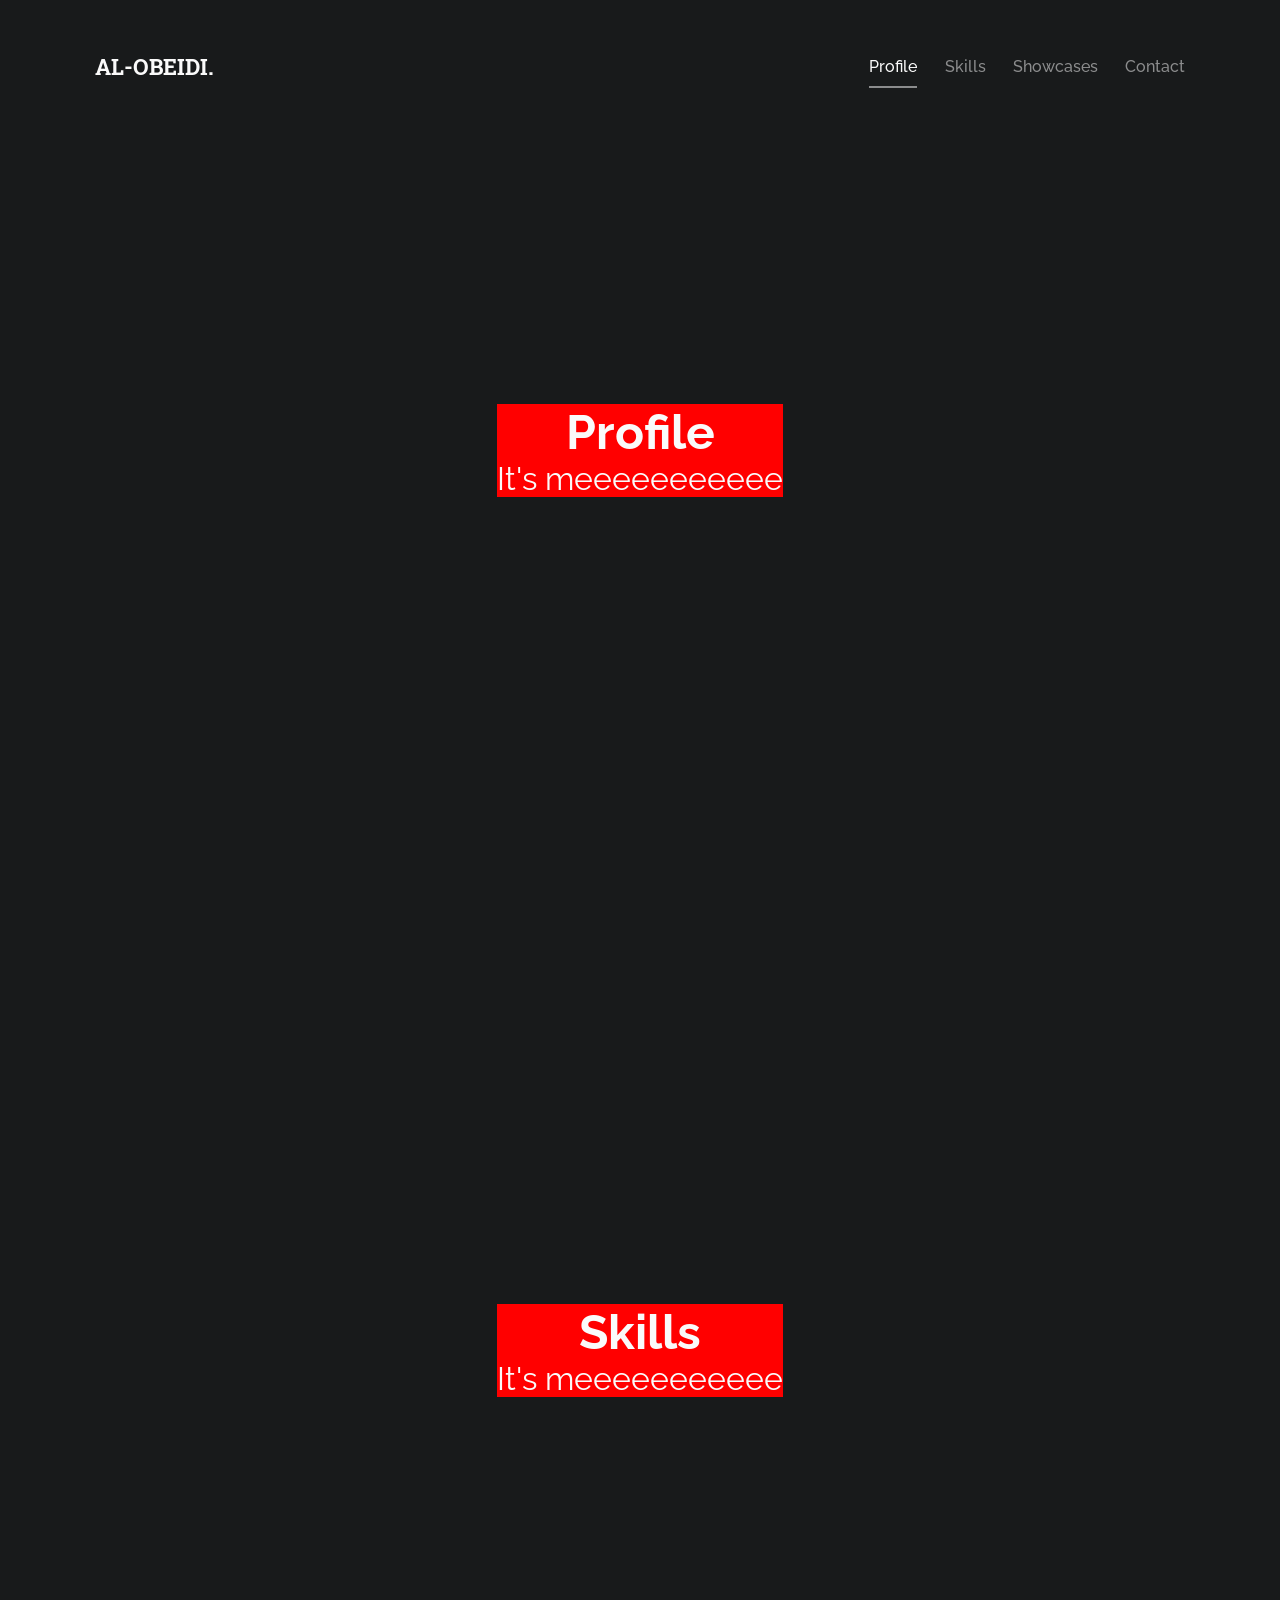
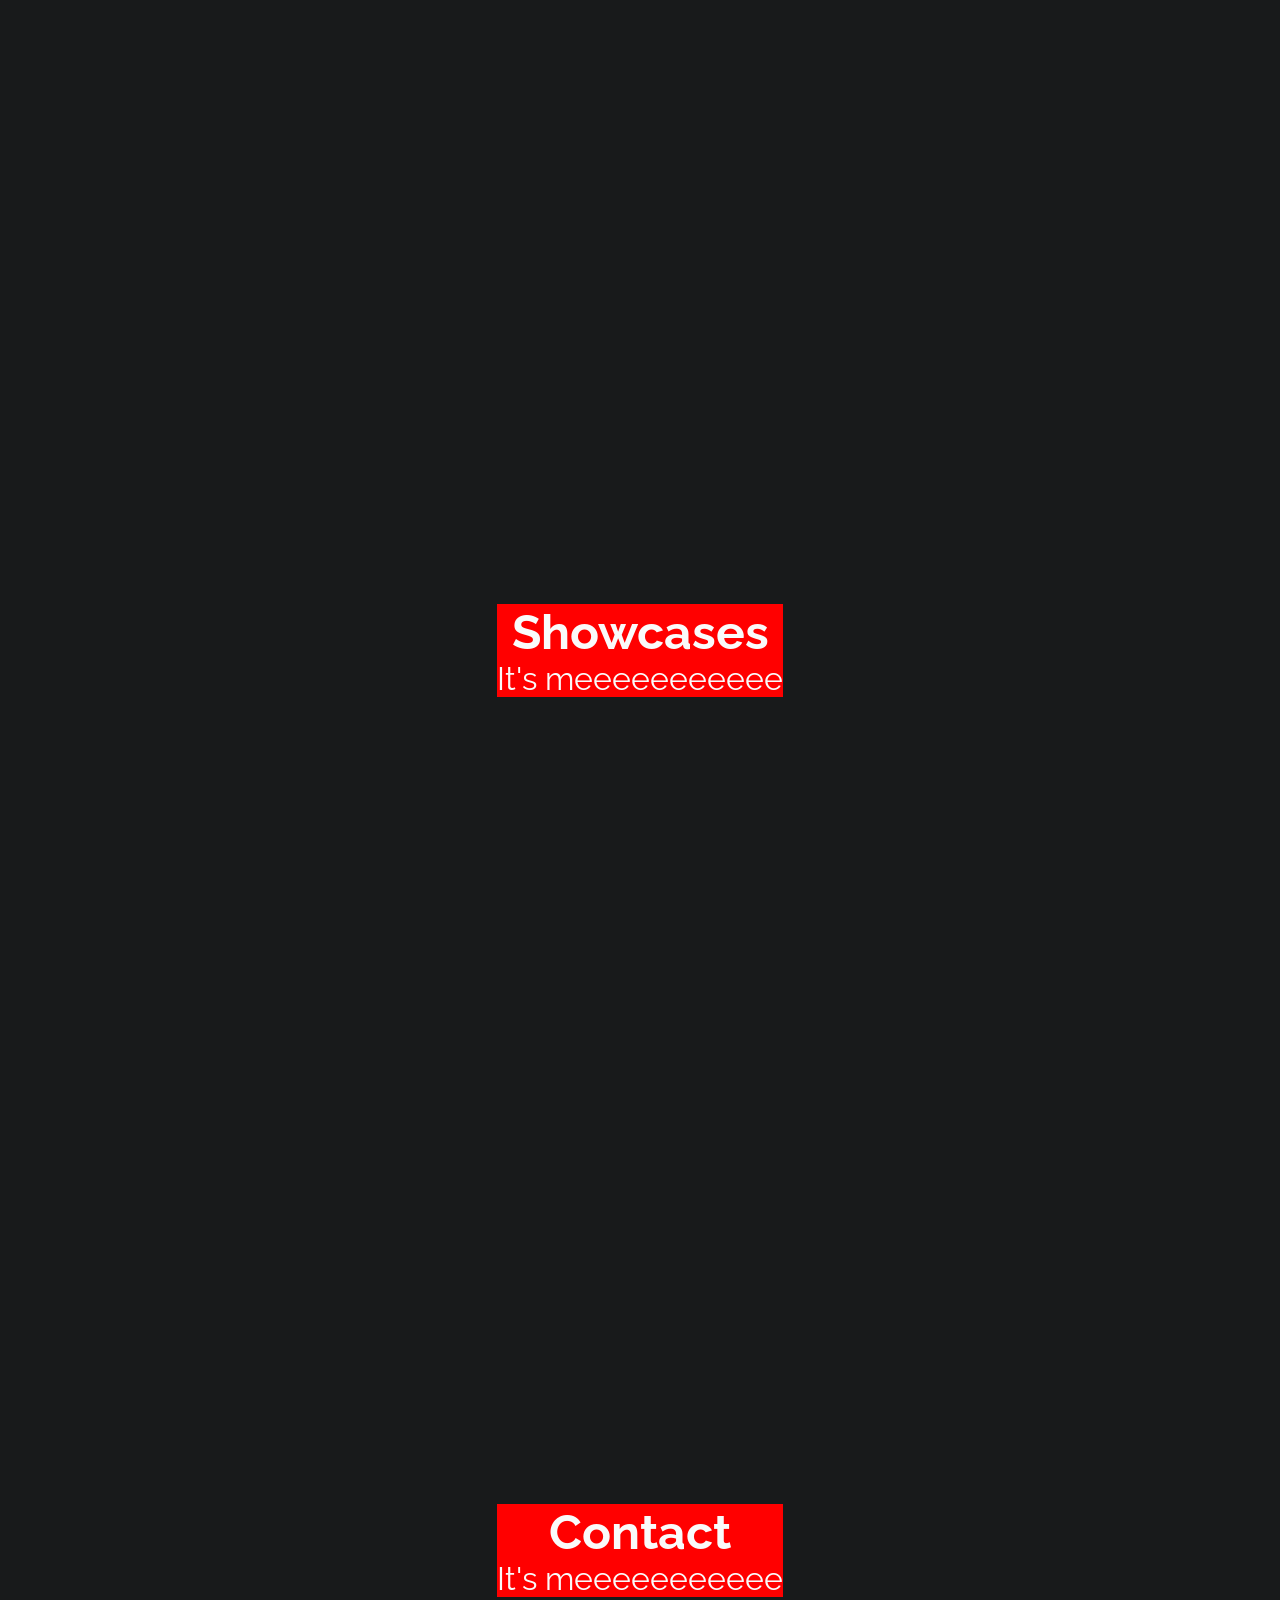
==== index.html @ 9bb40796 "MODIFY: ALL" ====
<!DOCTYPE html>
<html lang="en">
<head>
    <meta charset="UTF-8">
    <meta name="viewport" content="width=device-width, initial-scale=1.0">
    <title>Scroll Navigation</title>
    <link rel="stylesheet" href="./css/style.css" />
    <script defer src="./js/script.js"></script>
</head>
<body>

    <!-- Fixed Header -->
    <header>
        <a href="" id="logo">AL-OBEIDI.</a>
        <nav class="sm-hidden">
            <ul>
                <li><a href="#profile" class="active">Profile</a></li>
                <li><a href="#skills">Skills</a></li>
                <li><a href="#showcases">Showcases</a></li>
                <li><a href="#contact">Contact</a></li>
            </ul>
        </nav>
        <img src="./assets/menu-burger.png" alt="menu-burger" class="md-hidden" id="menuBurger" />
    </header>

    <!-- Main Sections Container -->
    <main>
        <section id="profile">
            <div>
                <h2>Profile</h2>
                <p>It's meeeeeeeeeee</p>
            </div>
        </section>
        <section id="skills">
            <div>
                <h2>Skills</h2>
                <p>It's meeeeeeeeeee</p>
            </div>
        </section>
        <section id="showcases">
            <div>
                <h2>Showcases</h2>
                <p>It's meeeeeeeeeee</p>
            </div>
        </section>
        <section id="contact">
            <div>
                <h2>Contact</h2>
                <p>It's meeeeeeeeeee</p>
            </div>
        </section>
    </main>

</body>
</html>
---- css/style.css ----
@import url('https://fonts.googleapis.com/css2?family=Arvo:wght@400;700&family=Montserrat:ital,wght@0,100..900;1,100..900&family=Parkinsans:wght@300..800&family=Raleway:ital,wght@0,100..900;1,100..900&family=Roboto+Slab:wght@100..900&family=Roboto:wght@300;400;700&display=swap');

:root {
    --black: #181A1B;
    --white: #fafafa;
    --gray: #8B8C8D;
    --dark-gray: #4f5a5d;
    --off-black: #262a2b;
}

* {
    margin: 0;
    padding: 0;
    box-sizing: border-box;
    scrollbar-width: none;
}

body {
    background-color: var(--black);
    font-family: 'Raleway', sans-serif;
}

header {
    display: flex;
    flex-direction: row;
    justify-content: space-between;
    align-items: center;
    padding: 25px;
    position: fixed;
    top: 30px;
    right: 70px;
    left: 70px;
}

#logo {
    font-family: "Roboto slab", serif;
    text-decoration: none;
    width: 121px;
    height: 22px;
    font-weight: 700;
    font-size: 22.4px;
    line-height: 23.74px;
    color: var(--white);
}

header nav ul {
    display: flex;
    gap: 1.7rem;
}

header nav ul li {
    list-style: none;
}

header nav ul li a {
    text-decoration: none;
    color: var(--gray);
    font-size: 16px;
    font-weight: 500;
    transition: all 0.3 ease;
}

header nav ul li a:hover {
    color: var(--white);
}

.active {
    padding-bottom: 10px;
    color: var(--white);
    border-bottom: 2px solid var(--gray);
}

.md-hidden {
    display: none;
}

section {
    height: 100vh;
    display: flex;
    flex-direction: row;
    justify-content: center;
    align-items: center;
    font-size: 2rem;
    color: var(--white);
    gap: 18px;
}

section div {
    display: flex;
    flex-direction: column;
    justify-content: center;
    align-items: center;
    background-color: red;
}



/* Media queries  */

@media only screen and (min-width: 600px) {
    
}

@media only screen and (min-width: 768px) {
    
    
}

@media only screen and (min-width: 992px) {

    
}



































/* header {
    padding: 40px;
    display: flex;
    flex-direction: row;
    align-items: center;
    position: fixed;
    top: 0;
    right: 0;
    left: 0;
}

#headerContainer {
    width: 100%;
    display: flex;
    flex-direction: row;
    justify-content: space-between;
    align-items: center;
}
       
        
#logo {
    font-family: "Roboto slab", serif;
    width: 121px;
    height: 22px;
    font-weight: 700;
    font-size: 22.4px;
    line-height: 23.74px;
    color: var(--white);
}

header #headerContainer img {
    width: 30px;
    height: 11px;
}


.none {
    display: none;
}


main {
    color: var(--white);
    font-family: 'Raleway', sans-serif;
    width: 100%;
} */


   
/* 
    #mainContainer {
        width: 100%;
        font-family: 'Raleway', sans-serif;

        h2 {
            font-weight: bold;
            text-rendering: optimizeLegibility;
            font-size: 24.25px;
            line-height: 1.1;
            margin-bottom: 26.6px;
        }

        p {
            margin-bottom: 8px;
            font-family: "Montserrat", sans-serif; 
            font-weight: 600;
            font-size: 16px;
            line-height: 30px;
            color: var(--gray);
        }

        img {
            display: block;
            width: 100%;
            margin-top: 35px;
        }

        #hello {
            padding: 150px 0;
    
            a {
                display: block;
                margin-top: 15px;
                margin-bottom: 60px;
                font-size: 16px;
                font-weight: 600;
                text-decoration: underline;
                color:var(--white)
            }
        }

        #techno {
            padding: 150px 0;
            display: flex;
            flex-direction: row;
            flex-wrap: wrap;
            justify-content: center;
            gap: 10px;
    
            div {
                font-size: 60px;
                color: var(--white);
            }
        
        }

        #skills {
            padding: 150px 0;
            font-family: 'Raleway', sans-serif;
            display: flex;
            flex-direction: column;
            flex-wrap: wrap;

            .logos {
                font-size: 60px;
            }
        }

        #showcase {
            padding: 150px 0;
            font-family: 'Raleway', sans-serif;
    
            h2 {
                margin-bottom: 14.4px;
            }
    
            #slider {
                margin: 30px 0;
                width: 100%;
    
                .image {
                    background-image: url("../assets/showcase1.png");
                    width: 100%;
                    height: 233px;
                    background-repeat: no-repeat;
                    background-position: center;
                    background-size: cover;
                    border-radius: 5px;
                    display: flex;
                    flex-direction: row;
                    justify-content: space-between;
                    align-items: center;
    
                    .move {
                        padding-left: 2px;
                        img {
                            background-color:var(--black);
                            width: 65%;
                            padding: 3px;
                            border-radius: 5px;
                        }
                    }
                }
    
                .details {
                    margin-top: 20px;
                    #projectName {
                        font-family: 'Raleway', sans-serif;
                        color: var(--white);
                        font-weight: bold;
                        text-rendering: optimizeLegibility;
                        font-size: 24.25px;
                        line-height: 1.1;
                    }
                    #projectDetail {
                         margin-top: 20px;
                    }
                }
            }
    
            ul {
                margin-top: 30px;
                display: flex; 
                flex-direction: row; 
                justify-content: center; 
                align-items: center;
                gap: 20px;
                width: 100%;
    
                li {
                    display: flex; 
                    justify-content: center; 
                    align-items: center; 
                    width: 11px; 
                    height: 11px; 
                    background-color: var(--off-black); 
                    border-radius: 50%;
                }
    
                .active {
                    background-color: var(--off-gray);
                }
            }
            
        }

        #contact {
            padding: 150px 0;
            display: flex;
            flex-direction: row;
            flex-wrap: wrap;
            justify-content: center;
            gap: 10px;

            div {
                font-size: 60px;
                color: var(--white);
            }
        }
    } */


/* 
header {
        display: flex;
        flex-direction: row;
        justify-content: space-between;
        align-items: center;
        padding: 25px;
        position: fixed;
        top: 30px;
        right: 70px;
        left: 70px;
    }

    #logo {
        font-family: "Roboto slab", serif;
        text-decoration: none;
        width: 121px;
        height: 22px;
        font-weight: 700;
        font-size: 22.4px;
        line-height: 23.74px;
        color: var(--white);
    }

    header nav ul {
        display: flex;
        gap: 1.7rem;
    }

    header nav ul li {
        list-style: none;
    }

    header nav ul li a {
        text-decoration: none;
        color: var(--gray);
        font-size: 16px;
        font-weight: 500;
        transition: all 0.3 ease;
    }

    header nav ul li a:hover {
        color: var(--white);
    }

    .active {
        padding-bottom: 10px;
        color: var(--white);
        border-bottom: 2px solid var(--gray);
    }

    .md-hidden {
        display: none;
    }
    
    section {
        display: flex;
        flex-direction: row;
        justify-content: center;
        align-items: center;
        color: var(--white);
        height: 100vh;
        gap: 1.7rem;
    }

    section div {
        display: flex;
        flex-direction: column;
        justify-content: center;
        align-items: center;
        background-color: red;
    }

*/

















/* Start 600px Test */
/* #hello, #techno, #showcase, #contact {
    width: 500px;
} */
/* End 600px Test  */



/* start Tablet Test  */
/* .content {
    display: flex;
    flex-direction: row;
    width: 800px;
}

#headerContainer {
    img {
        display: none;
    }

    .none {
        display: flex;
        gap: 40px;
        
        a {
            font-family: "Raleway";
            color: var(--gray);;  
        }
    }
}

#hello {
    padding: 0;
    width: 100%;
    display: flex;
    flex-direction: row;
    justify-content: center;
    align-items: center;
    gap: 5%;
    height: 100vh;
    #div1 {
       width: 70%;
    }
}

#skills {
    padding: 0;
    width: 100%;
    height: 70vh;
    display: flex;
    flex-direction: column;
    justify-content: center;
    align-items: center;
    gap: 10px;
    .logos {
        font-size: 40px;
    }
}

#showcase {
    padding: 0;
    width: 100%;
    height: 50vh;
    display: flex;
    flex-direction: column;
    justify-content: center;
    align-items: center;

    #slider {
        display: none;
    }
} */
/* End Tablet Test  */




/* Start Desktop Test */

/* 
section {
    width: 100%;
    height: 100vh;
    display: flex;
    justify-content: center;
    align-items: center;
}

.container {
    width: 900px;
    display: flex;
    flex-direction: row;
    justify-content: space-between;
}

.text {
    padding-right: 70px;
} */

/* .image {
    
} */

/* .title {
    font-weight: bold;
    text-rendering: optimizeLegibility;
    font-size: 25px;
    line-height: 1.1;
}

.paragraph {
    font-family: "Montserrat", sans-serif; 
    font-weight: 600;
    font-size: 16px;
    line-height: 30px;
    margin: 40px 0;
    color: var(--gray);
}

#resume {
    display: block;
    font-size: 16px;
    font-weight: 600;
    text-decoration: underline;
    color:var(--white)
} */
/* End Desktop Test */
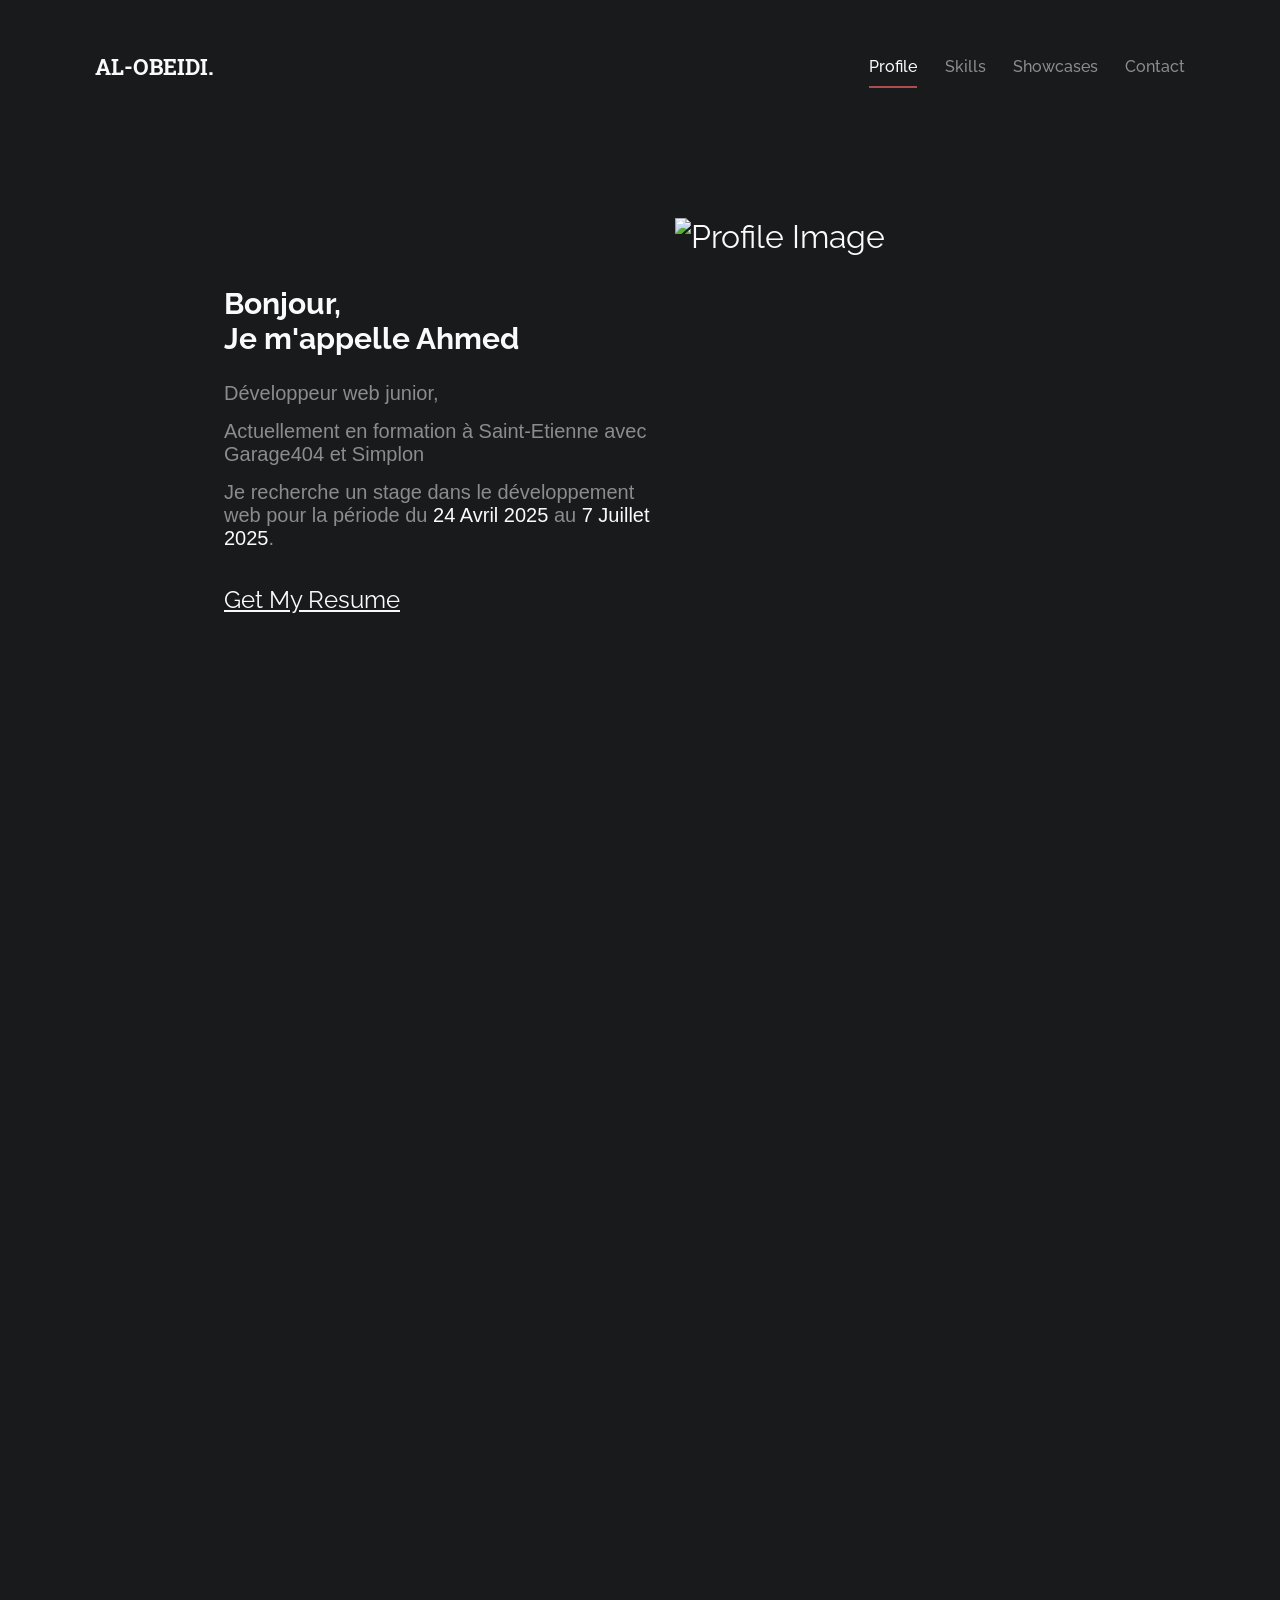
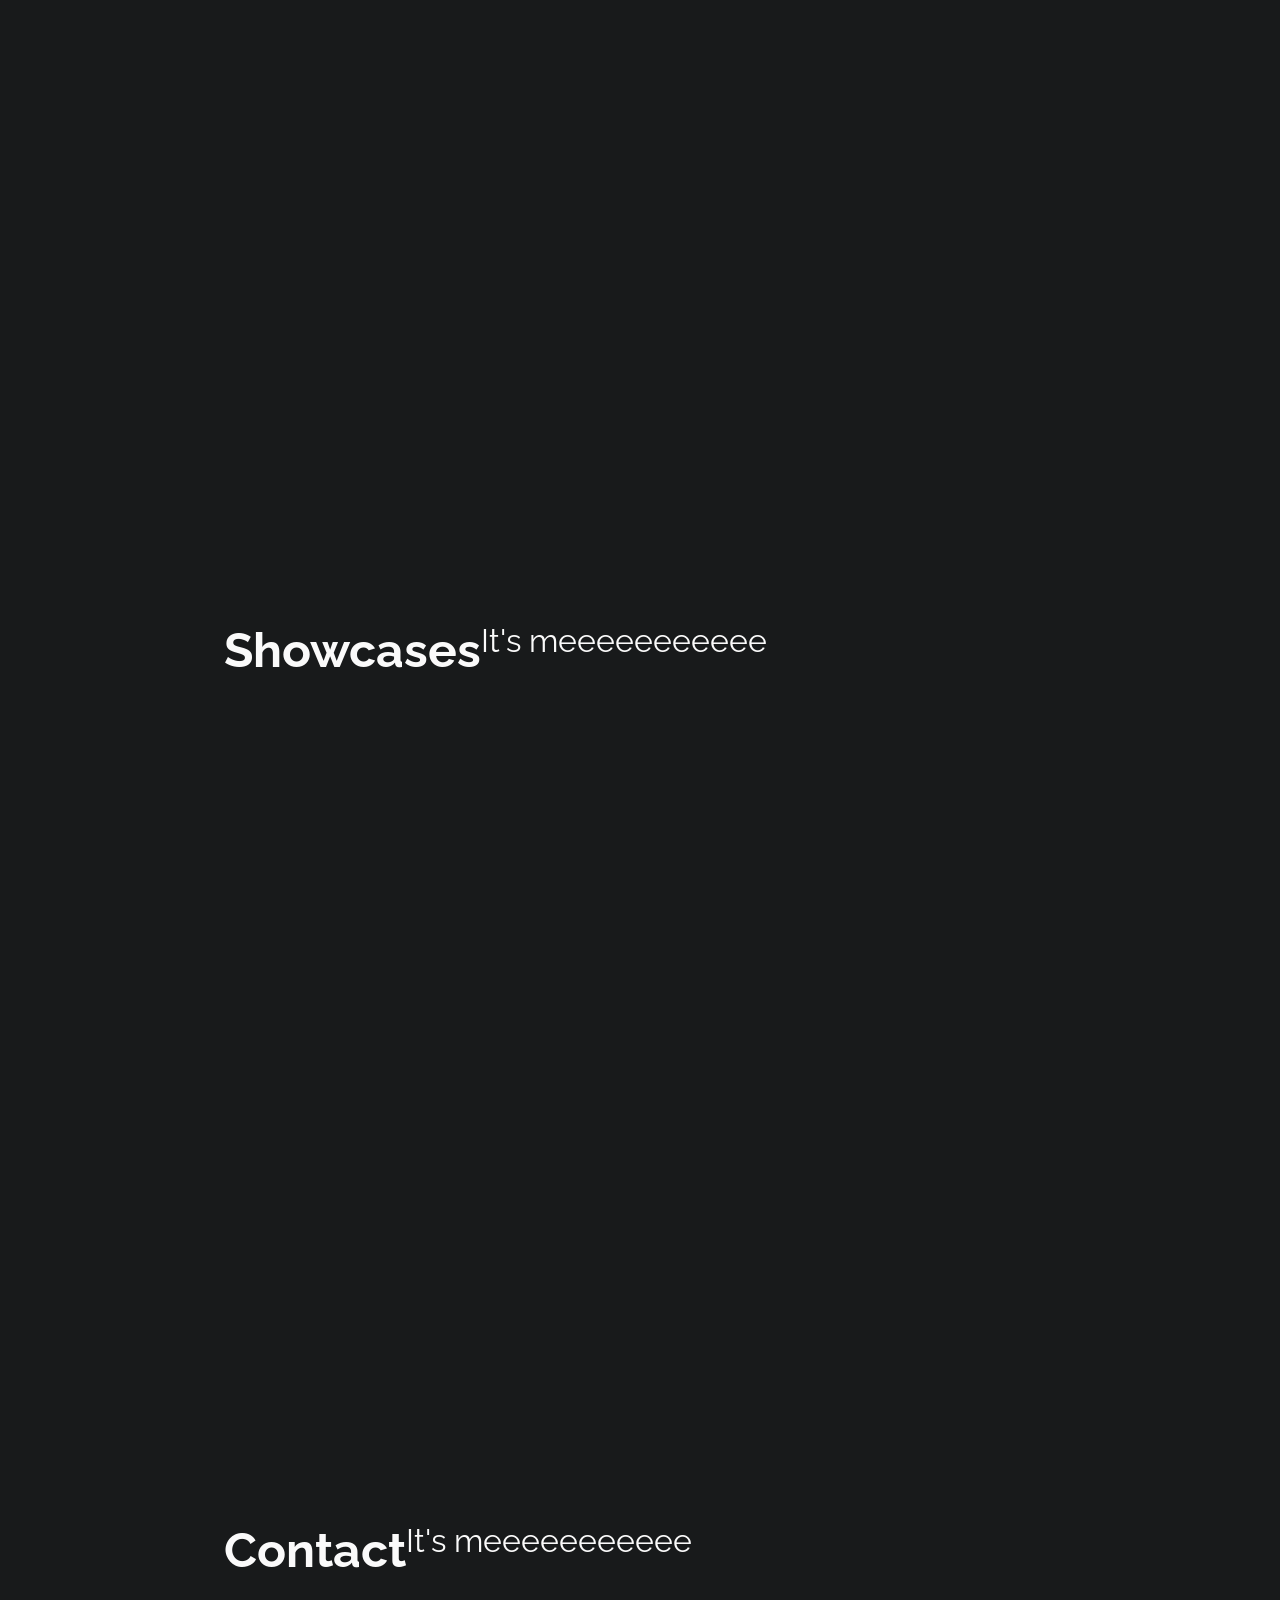
==== commit ec0c7ac0: "DONE: icons" ====
--- a/index.html
+++ b/index.html
@@ -3,9 +3,22 @@
 <head>
     <meta charset="UTF-8">
     <meta name="viewport" content="width=device-width, initial-scale=1.0">
-    <title>Scroll Navigation</title>
+    <title>Junior Web Developer | Ahmed</title>
     <link rel="stylesheet" href="./css/style.css" />
+    <script src="https://kit.fontawesome.com/996023e511.js" crossorigin="anonymous"></script>
     <script defer src="./js/script.js"></script>
+    <style>
+        .fa-facebook-f{
+          color: white;
+        } 
+        .fa-brands.fa-facebook-f:hover {
+            background-color: #415CA0;
+            padding-right: 45px;
+            padding-left: 45px;
+            color: white;
+            border-radius: 100%;
+        }
+    </style>
 </head>
 <body>
 
@@ -25,24 +38,43 @@
 
     <!-- Main Sections Container -->
     <main>
+        <!-- Profile Section  -->
         <section id="profile">
-            <div>
-                <h2>Profile</h2>
-                <p>It's meeeeeeeeeee</p>
+            <div id="profileContainer">
+                <div id="profileDescription">
+                    <h2>Bonjour,<br>Je m'appelle Ahmed</h2>
+                    <p>Développeur web junior,</p>
+                    <p>Actuellement en formation à Saint-Etienne avec Garage404 et Simplon</p>
+                    <p>Je recherche un stage dans le développement web pour la période du <span>24 Avril 2025</span> au <span>7 Juillet 2025</span>.</p>
+                    <a href="#">Get My Resume</a>
+                </div>
+                <div id="profileImage">
+                    <img src="./assets/profile-image.png" alt="Profile Image">
+                </div>
             </div>
         </section>
+
+        <!-- Skills Section -->
         <section id="skills">
-            <div>
-                <h2>Skills</h2>
-                <p>It's meeeeeeeeeee</p>
+            <div id="skillsContainer">
+                <i class="fa-solid fa-code"></i>
+                <i class="fa-brands fa-css3"></i>
+                <i class="fa-brands fa-js"></i>
+                <i class="fa-brands fa-php"></i>
+                <i class="fa-brands fa-symfony"></i>
+                <i class="fa-brands fa-react"></i>
             </div>
         </section>
+
+        <!-- Showcases Section -->
         <section id="showcases">
             <div>
                 <h2>Showcases</h2>
                 <p>It's meeeeeeeeeee</p>
             </div>
         </section>
+
+        <!-- Contact Section -->
         <section id="contact">
             <div>
                 <h2>Contact</h2>
--- a/css/style.css
+++ b/css/style.css
@@ -2,6 +2,7 @@
 
 :root {
     --black: #181A1B;
+    --brown: #ab4e4f;
     --white: #fafafa;
     --gray: #8B8C8D;
     --dark-gray: #4f5a5d;
@@ -13,6 +14,7 @@
     padding: 0;
     box-sizing: border-box;
     scrollbar-width: none;
+    text-decoration: none;
 }
 
 body {
@@ -53,7 +55,6 @@
 }
 
 header nav ul li a {
-    text-decoration: none;
     color: var(--gray);
     font-size: 16px;
     font-weight: 500;
@@ -67,7 +68,7 @@
 .active {
     padding-bottom: 10px;
     color: var(--white);
-    border-bottom: 2px solid var(--gray);
+    border-bottom: 2px solid var(--brown);
 }
 
 .md-hidden {
@@ -77,23 +78,111 @@
 section {
     height: 100vh;
     display: flex;
-    flex-direction: row;
     justify-content: center;
     align-items: center;
     font-size: 2rem;
     color: var(--white);
-    gap: 18px;
 }
 
 section div {
+    display: flex;
+    width: 65vw;
+}
+
+#profileContainer {
+    flex-direction: row;
+    justify-content: space-between;
+}
+
+#profileDescription {
+    width: 550px;
     display: flex;
     flex-direction: column;
     justify-content: center;
-    align-items: center;
-    background-color: red;
-}
-
-
+    /* background-color: green; */
+}
+
+#profileDescription h2 {
+    font-size: 30px;
+    font-weight: bold;
+    margin-bottom: 26px;
+}
+
+#profileDescription p {
+    font-size: 20px;
+    font-family: "Montserrat", sans-serif;
+    margin-bottom: 15px;
+    color: var(--gray);
+}
+
+#profileDescription p span {
+    color: var(--white);
+}
+
+#profileDescription a {
+    margin-top: 20px;
+    color: var(--white);
+    font-size: 24px;
+    text-decoration: underline;
+}
+
+#profileImage {
+    width: 465px;
+    height: 465px;
+}
+
+#profileImage img {
+    width: 100%;
+    height: 100%;
+}
+
+#skillsContainer {
+    color: var(--white);
+    font-size: 80px;
+    display: flex;
+    flex-direction: row;
+    align-items: center;
+    justify-content: space-between;
+}
+
+#skillsContainer {
+    display: flex;
+    flex-direction: row;
+    align-items: center;
+}
+
+#skillsContainer:hover {
+    cursor: pointer;
+}
+
+.fa-code:hover {
+    color: #dc4d25;
+    
+} 
+
+.fa-css3:hover {
+    color: #2862e9;
+}
+
+.fa-js:hover {
+    color: #efd81d;
+}
+
+.fa-php:hover {
+    color: #4d588e;
+}
+
+.fa-symfony:hover {
+    background-color: var(--white);
+    color: #181A1B;
+    padding: 0;
+    border-radius: 100%;
+    border: none;
+}
+
+.fa-react:hover {
+    color: #5ed3f3;
+}
 
 /* Media queries  */
 
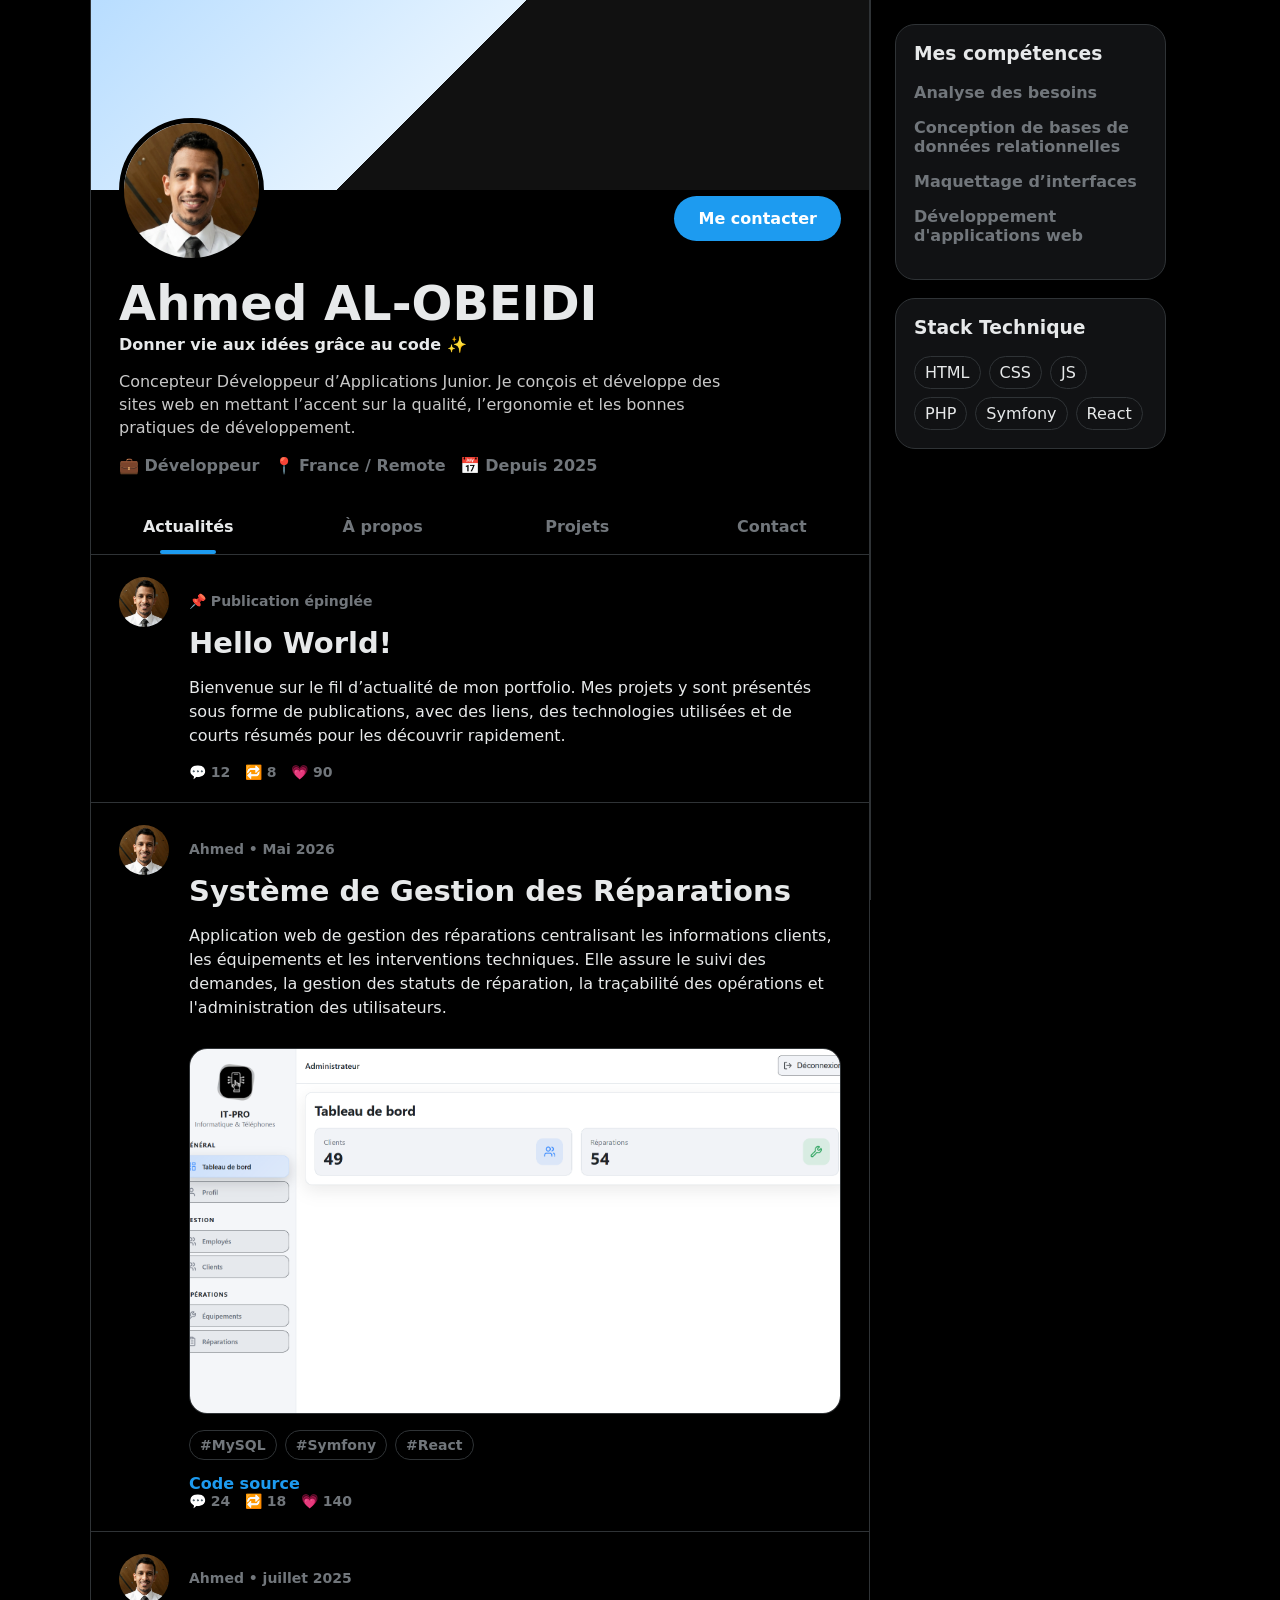
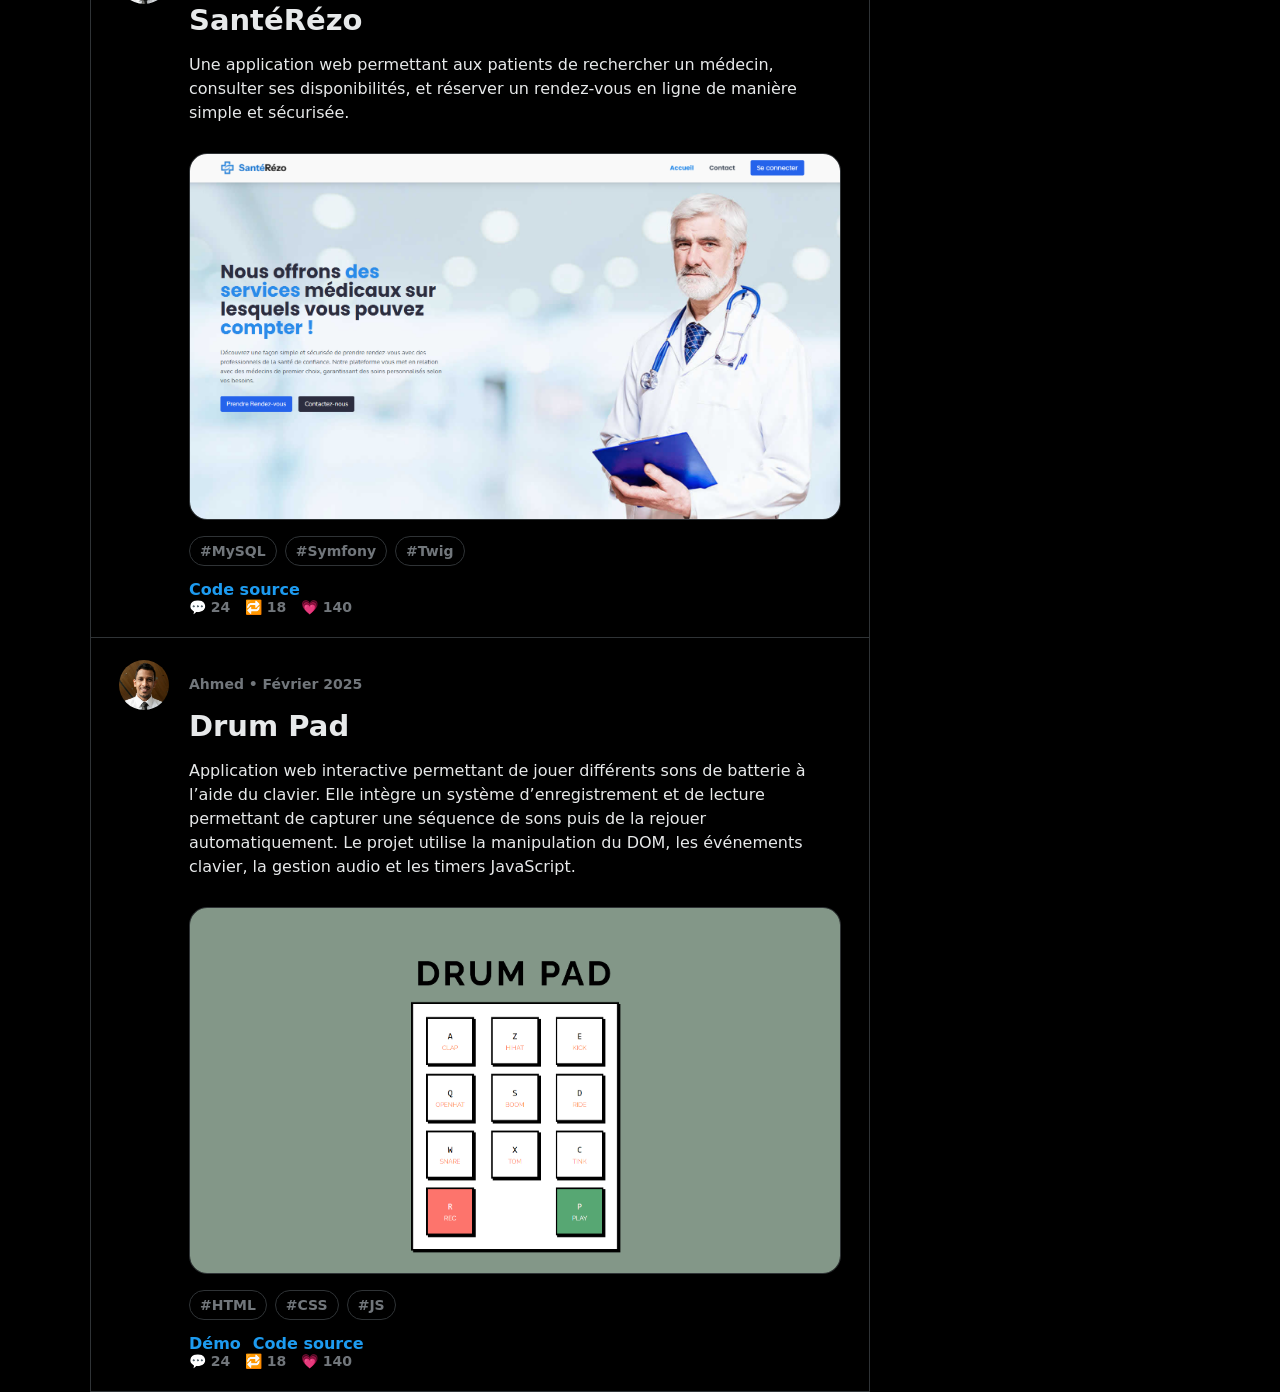
==== commit 771b015a: "first commit" ====
--- a/index.html
+++ b/index.html
@@ -1,87 +1,143 @@
 <!DOCTYPE html>
-<html lang="en">
+<html lang="fr">
+
 <head>
-    <meta charset="UTF-8">
-    <meta name="viewport" content="width=device-width, initial-scale=1.0">
-    <title>Junior Web Developer | Ahmed</title>
-    <link rel="stylesheet" href="./css/style.css" />
-    <script src="https://kit.fontawesome.com/996023e511.js" crossorigin="anonymous"></script>
-    <script defer src="./js/script.js"></script>
-    <style>
-        .fa-facebook-f{
-          color: white;
-        } 
-        .fa-brands.fa-facebook-f:hover {
-            background-color: #415CA0;
-            padding-right: 45px;
-            padding-left: 45px;
-            color: white;
-            border-radius: 100%;
-        }
-    </style>
+  <meta charset="UTF-8" />
+  <meta name="viewport" content="width=device-width, initial-scale=1.0" />
+  <title>Ahmed AL-OBEIDI</title>
+  <link rel="stylesheet" href="https://cdnjs.cloudflare.com/ajax/libs/font-awesome/6.5.1/css/all.min.css" />
+  <link rel="stylesheet" href="styles.css" />
+  <script defer src="script.js"></script>
 </head>
+
 <body>
+  <main class="profile-shell">
+    <section class="profile-card">
+      <div class="cover"></div>
 
-    <!-- Fixed Header -->
-    <header>
-        <a href="" id="logo">AL-OBEIDI.</a>
-        <nav class="sm-hidden">
-            <ul>
-                <li><a href="#profile" class="active">Profile</a></li>
-                <li><a href="#skills">Skills</a></li>
-                <li><a href="#showcases">Showcases</a></li>
-                <li><a href="#contact">Contact</a></li>
-            </ul>
-        </nav>
-        <img src="./assets/menu-burger.png" alt="menu-burger" class="md-hidden" id="menuBurger" />
-    </header>
+      <div class="profile-top">
+        <img class="avatar" src="assets/img/avatar.png" alt="Profile avatar" />
+        <a class="follow" href="mailto:alobeidi.dev@gmail.com">Me contacter</a>
+      </div>
 
-    <!-- Main Sections Container -->
-    <main>
-        <!-- Profile Section  -->
-        <section id="profile">
-            <div id="profileContainer">
-                <div id="profileDescription">
-                    <h2>Bonjour,<br>Je m'appelle Ahmed</h2>
-                    <p>Développeur web junior,</p>
-                    <p>Actuellement en formation à Saint-Etienne avec Garage404 et Simplon</p>
-                    <p>Je recherche un stage dans le développement web pour la période du <span>24 Avril 2025</span> au <span>7 Juillet 2025</span>.</p>
-                    <a href="#">Get My Resume</a>
-                </div>
-                <div id="profileImage">
-                    <img src="./assets/profile-image.png" alt="Profile Image">
-                </div>
+      <h1>Ahmed AL-OBEIDI</h1>
+      <p class="tagline">Donner vie aux idées grâce au code ✨</p>
+      <p class="bio">Concepteur Développeur d’Applications Junior. Je conçois et développe des sites web en mettant
+        l’accent sur la qualité, l’ergonomie et les bonnes pratiques de développement.</p>
+
+      <div class="meta">
+        <span>💼 Développeur</span>
+        <span>📍 France / Remote</span>
+        <span>📅 Depuis 2025</span>
+      </div>
+
+      <div class="tabs">
+        <button class="tab active" data-tab="feed">Actualités</button>
+        <button class="tab" data-tab="about">À propos</button>
+        <button class="tab" data-tab="projects">Projets</button>
+        <button class="tab" data-tab="contact">Contact</button>
+      </div>
+    </section>
+
+    <section id="feed" class="tab-panel active">
+      <article class="post pinned">
+        <img class="post-avatar" src="assets/img/avatar.png" alt="" />
+        <div>
+          <p class="pin">📌 Publication épinglée</p>
+          <h2>Hello World!</h2>
+          <p>Bienvenue sur le fil d’actualité de mon portfolio. Mes projets y sont présentés sous forme de publications,
+            avec des liens, des technologies utilisées et de courts résumés pour les découvrir rapidement.
+          </p>
+          <div class="actions">💬 12 &nbsp; 🔁 8 &nbsp; 💗 90</div>
+        </div>
+      </article>
+
+      <div id="projectPosts"></div>
+    </section>
+
+    <section id="about" class="tab-panel">
+      <article class="post text-post">
+        <h2>À propos de moi</h2>
+        <p>
+          Développeur d’applications junior spécialisé dans les technologies web, j’aime concevoir des solutions
+          fiables, évolutives et centrées sur les besoins des utilisateurs.
+        </p>
+
+        <p>
+          Actuellement à la recherche d’une alternance pour poursuivre ma formation d’Expert en Architecture et
+          Développement Logiciel (Bac+5).
+        </p>
+      </article>
+    </section>
+
+    <section id="projects" class="tab-panel">
+      <div id="projectList"></div>
+    </section>
+
+    <section id="contact" class="tab-panel">
+      <article class="post text-post">
+        <h2>Restons en contact</h2>
+
+        <p class="contact-intro">
+          Retrouvez-moi sur les réseaux ou contactez-moi directement par e-mail.
+        </p>
+
+        <div class="social-links">
+
+          <a href="https://github.com/ahmedobeidi" target="_blank" rel="noopener noreferrer" class="social-card">
+            <i class="fa-brands fa-github social-icon"></i>
+
+            <div>
+              <h3>GitHub</h3>
+              <p>github.com/alobeidi-dev</p>
             </div>
-        </section>
+          </a>
 
-        <!-- Skills Section -->
-        <section id="skills">
-            <div id="skillsContainer">
-                <i class="fa-solid fa-code"></i>
-                <i class="fa-brands fa-css3"></i>
-                <i class="fa-brands fa-js"></i>
-                <i class="fa-brands fa-php"></i>
-                <i class="fa-brands fa-symfony"></i>
-                <i class="fa-brands fa-react"></i>
+          <a href="https://www.linkedin.com/in/ahmed-al-obeidi-5164a2308/" target="_blank" rel="noopener noreferrer"
+            class="social-card">
+            <i class="fa-brands fa-linkedin social-icon"></i>
+
+            <div>
+              <h3>LinkedIn</h3>
+              <p>linkedin.com/in/ahmed-al-obeidi-5164a2308/</p>
             </div>
-        </section>
+          </a>
 
-        <!-- Showcases Section -->
-        <section id="showcases">
+          <a href="mailto:alobeidi.dev@gmail.com" class="social-card">
+            <i class="fa-solid fa-envelope social-icon"></i>
+
             <div>
-                <h2>Showcases</h2>
-                <p>It's meeeeeeeeeee</p>
+              <h3>Email</h3>
+              <p>alobeidi.dev@gmail.com</p>
             </div>
-        </section>
+          </a>
 
-        <!-- Contact Section -->
-        <section id="contact">
-            <div>
-                <h2>Contact</h2>
-                <p>It's meeeeeeeeeee</p>
-            </div>
-        </section>
-    </main>
+        </div>
+      </article>
+    </section>
+  </main>
 
+  <aside class="sidebar right">
+    <div class="widget">
+      <h3>Mes compétences</h3>
+      <p><strong>Analyse des besoins</strong></p>
+      <p><strong>Conception de bases de données relationnelles</strong></p>
+      <p><strong>Maquettage d’interfaces</strong></p>
+      <p><strong>Développement d'applications web</strong></p>
+    </div>
+
+    <div class="widget">
+      <h3>Stack Technique</h3>
+      <div class="chips">
+        <span>HTML</span>
+        <span>CSS</span>
+        <span>JS</span>
+        <span>PHP</span>
+        <span>Symfony</span>
+        <span>React</span>
+      </div>
+    </div>
+  </aside>
 </body>
-</html>
+
+</html>
--- a/styles.css
+++ b/styles.css
@@ -0,0 +1,443 @@
+:root {
+  --bg: #000;
+  --panel: #111214;
+  --panel-hover: #16181c;
+  --line: #2f3336;
+  --text: #e7e9ea;
+  --muted: #71767b;
+  --accent: #d4008f;
+  --accent2: #1d9bf0;
+}
+
+* {
+  box-sizing: border-box;
+}
+
+html {
+  scroll-behavior: smooth;
+}
+
+body {
+  margin: 0;
+  min-height: 100vh;
+  background: var(--bg);
+  color: var(--text);
+  font-family: Inter, system-ui, -apple-system, BlinkMacSystemFont, "Segoe UI", sans-serif;
+  display: grid;
+  grid-template-columns: minmax(0, 780px) 320px;
+  justify-content: center;
+}
+
+a {
+  color: inherit;
+  text-decoration: none;
+}
+
+button {
+  font: inherit;
+}
+
+/* Layout */
+.profile-shell {
+  width: 100%;
+  min-height: 100vh;
+  border-inline: 1px solid var(--line);
+}
+
+.sidebar {
+  position: sticky;
+  top: 0;
+  height: 100vh;
+  padding: 24px;
+}
+
+.right {
+  border-left: 1px solid var(--line);
+}
+
+/* Profile Header */
+.cover {
+  height: 190px;
+  background: linear-gradient(135deg, #b8ddff, #e5f3ff 45%, #111 45%);
+}
+
+.profile-top {
+  display: flex;
+  align-items: end;
+  justify-content: space-between;
+  padding: 0 28px;
+  margin-top: -72px;
+}
+
+.avatar {
+  width: 145px;
+  height: 145px;
+  border-radius: 50%;
+  border: 5px solid var(--bg);
+  object-fit: cover;
+  object-position: center;
+}
+
+.follow {
+  margin-bottom: 22px;
+  border: 0;
+  border-radius: 999px;
+  background: var(--accent2);
+  color: #fff;
+  font-weight: 800;
+  padding: 13px 24px;
+  cursor: pointer;
+}
+
+.follow:hover {
+  background: #2074ad;
+}
+
+.profile-card h1,
+.tagline,
+.bio,
+.meta {
+  padding-inline: 28px;
+}
+
+.profile-card h1 {
+  margin: 12px 0 4px;
+  font-size: clamp(34px, 6vw, 48px);
+}
+
+.tagline {
+  margin: 0;
+  font-weight: 700;
+}
+
+.bio {
+  max-width: 680px;
+  color: #c8c8c8;
+  line-height: 1.45;
+}
+
+.meta {
+  display: flex;
+  flex-wrap: wrap;
+  gap: 14px;
+  color: var(--muted);
+  font-weight: 700;
+}
+
+/* Tabs */
+.tabs {
+  display: grid;
+  grid-template-columns: repeat(4, 1fr);
+  margin-top: 24px;
+  border-bottom: 1px solid var(--line);
+}
+
+.tab {
+  position: relative;
+  border: 0;
+  background: transparent;
+  color: var(--muted);
+  padding: 18px;
+  font-weight: 800;
+  cursor: pointer;
+}
+
+.tab:hover {
+  background: #080808;
+}
+
+.tab.active {
+  color: var(--text);
+}
+
+.tab.active::after {
+  content: "";
+  position: absolute;
+  left: 50%;
+  bottom: 0;
+  width: 56px;
+  height: 4px;
+  border-radius: 99px;
+  background: var(--accent2);
+  transform: translateX(-50%);
+}
+
+.tab-panel {
+  display: none;
+}
+
+.tab-panel.active {
+  display: block;
+}
+
+/* Posts */
+.post {
+  display: grid;
+  grid-template-columns: 56px 1fr;
+  gap: 14px;
+  padding: 22px 28px;
+  border-bottom: 1px solid var(--line);
+  animation: fadeUp 0.45s ease both;
+}
+
+.text-post {
+  display: block;
+}
+
+.post:hover {
+  background: #050505;
+}
+
+.post-avatar {
+  width: 50px;
+  height: 50px;
+  border-radius: 50%;
+  object-fit: cover;
+  object-position: center;
+}
+
+.pin,
+.actions,
+.project-tags,
+.date {
+  color: var(--muted);
+  font-size: 14px;
+  font-weight: 700;
+}
+
+.post h2 {
+  margin: 4px 0 8px;
+  font-size: 29px;
+}
+
+.post p {
+  line-height: 1.5;
+}
+
+/* Projects */
+.project-img {
+  width: 100%;
+  aspect-ratio: 16 / 9;
+  margin-top: 12px;
+  border: 1px solid var(--line);
+  border-radius: 18px;
+  object-fit: cover;
+}
+
+.project-tags {
+  display: flex;
+  flex-wrap: wrap;
+  gap: 8px;
+  margin-top: 12px;
+}
+
+.project-tags span,
+.chips span {
+  border: 1px solid var(--line);
+  border-radius: 999px;
+  padding: 6px 10px;
+}
+
+.project-links {
+  display: flex;
+  flex-wrap: wrap;
+  gap: 12px;
+  margin-top: 14px;
+}
+
+.project-links a {
+  color: var(--accent2);
+  font-weight: 800;
+}
+
+.project-links a:hover {
+  text-decoration: underline;
+}
+
+/* Right Sidebar */
+.widget {
+  margin-bottom: 18px;
+  padding: 18px;
+  background: var(--panel);
+  border: 1px solid var(--line);
+  border-radius: 20px;
+}
+
+.widget h3 {
+  margin-top: 0;
+}
+
+.widget p {
+  color: var(--muted);
+}
+
+.chips {
+  display: flex;
+  flex-wrap: wrap;
+  gap: 8px;
+}
+
+/* Contact */
+.contact-intro {
+  margin-bottom: 22px;
+  color: var(--muted);
+  font-size: 15px;
+}
+
+.social-links {
+  display: flex;
+  flex-direction: column;
+  gap: 16px;
+}
+
+.social-card {
+  display: flex;
+  align-items: center;
+  gap: 18px;
+  padding: 18px 20px;
+  background: var(--panel);
+  border: 1px solid var(--line);
+  border-radius: 18px;
+  transition: 0.25s ease;
+}
+
+.social-card:hover {
+  background: var(--panel-hover);
+  border-color: var(--accent2);
+  transform: translateY(-2px);
+}
+
+.social-icon {
+  width: 52px;
+  height: 52px;
+  display: grid;
+  place-items: center;
+  flex-shrink: 0;
+  border-radius: 50%;
+  background: rgba(29, 155, 240, 0.1);
+  color: var(--accent2);
+  font-size: 28px;
+}
+
+.social-card h3 {
+  margin: 0;
+  color: var(--text);
+  font-size: 18px;
+}
+
+.social-card p {
+  margin: 4px 0 0;
+  color: var(--muted);
+  font-size: 14px;
+}
+
+.social-card:hover .fa-github {
+  color: #fff;
+}
+
+.social-card:hover .fa-linkedin {
+  color: #0a66c2;
+}
+
+.social-card:hover .fa-envelope {
+  color: #ea4335;
+}
+
+/* Animation */
+@keyframes fadeUp {
+  from {
+    opacity: 0;
+    transform: translateY(12px);
+  }
+
+  to {
+    opacity: 1;
+    transform: translateY(0);
+  }
+}
+
+/* Tablet */
+@media (max-width: 1100px) {
+  body {
+    grid-template-columns: minmax(0, 780px);
+  }
+
+  .right {
+    display: none;
+  }
+
+  .profile-shell {
+    max-width: 780px;
+  }
+}
+
+/* Mobile */
+@media (max-width: 700px) {
+  body {
+    display: block;
+  }
+
+  .profile-shell {
+    max-width: none;
+    border: 0;
+  }
+
+  .cover {
+    height: 135px;
+  }
+
+  .profile-top {
+    padding-inline: 18px;
+    margin-top: -58px;
+  }
+
+  .avatar {
+    width: 112px;
+    height: 112px;
+  }
+
+  .profile-card h1,
+  .tagline,
+  .bio,
+  .meta {
+    padding-inline: 18px;
+  }
+
+  .tabs {
+    grid-template-columns: repeat(4, minmax(90px, 1fr));
+    overflow-x: auto;
+  }
+
+  .tab {
+    padding: 16px 10px;
+  }
+
+  .post {
+    grid-template-columns: 44px 1fr;
+    padding: 18px;
+  }
+
+  .post h2 {
+    font-size: 24px;
+  }
+
+  .social-card {
+    gap: 14px;
+    padding: 16px;
+  }
+
+  .social-icon {
+    width: 44px;
+    height: 44px;
+    font-size: 23px;
+  }
+
+  .social-card h3 {
+    font-size: 16px;
+  }
+
+  .social-card p {
+    font-size: 13px;
+    word-break: break-word;
+  }
+}
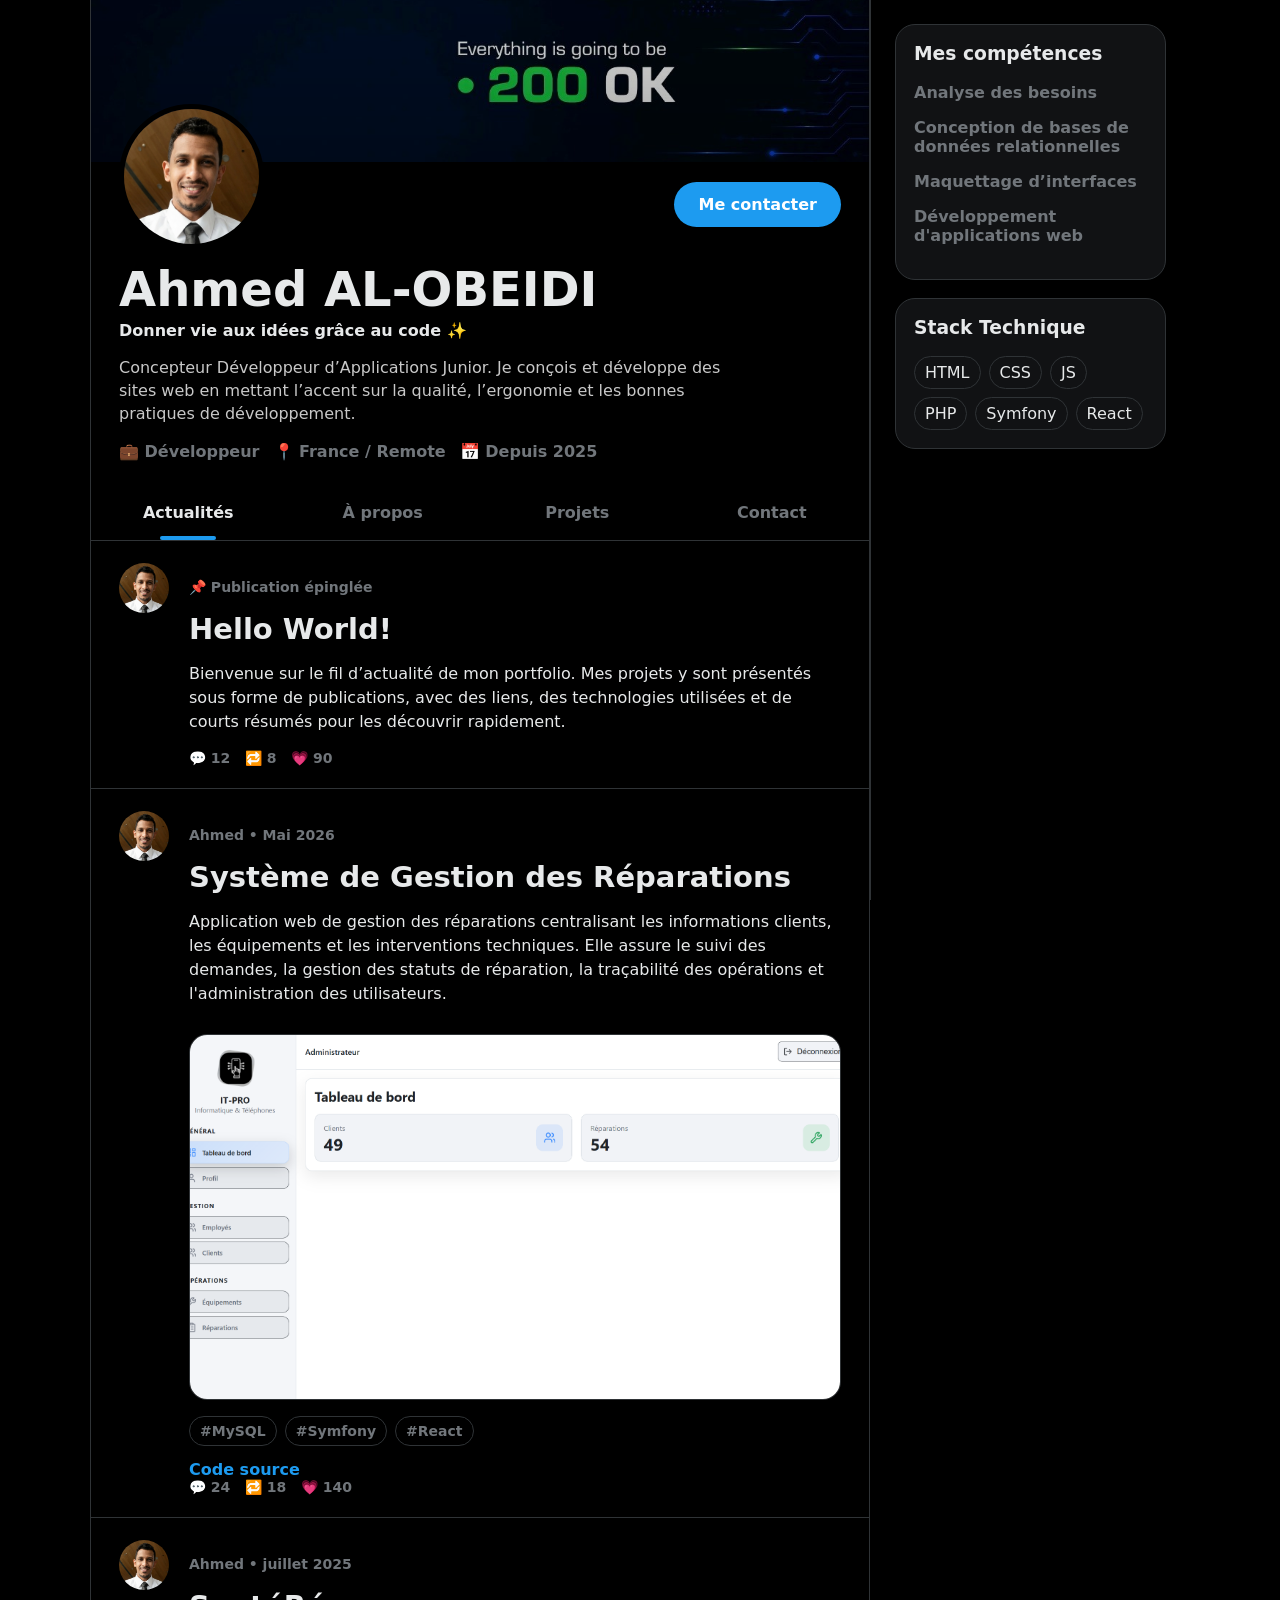
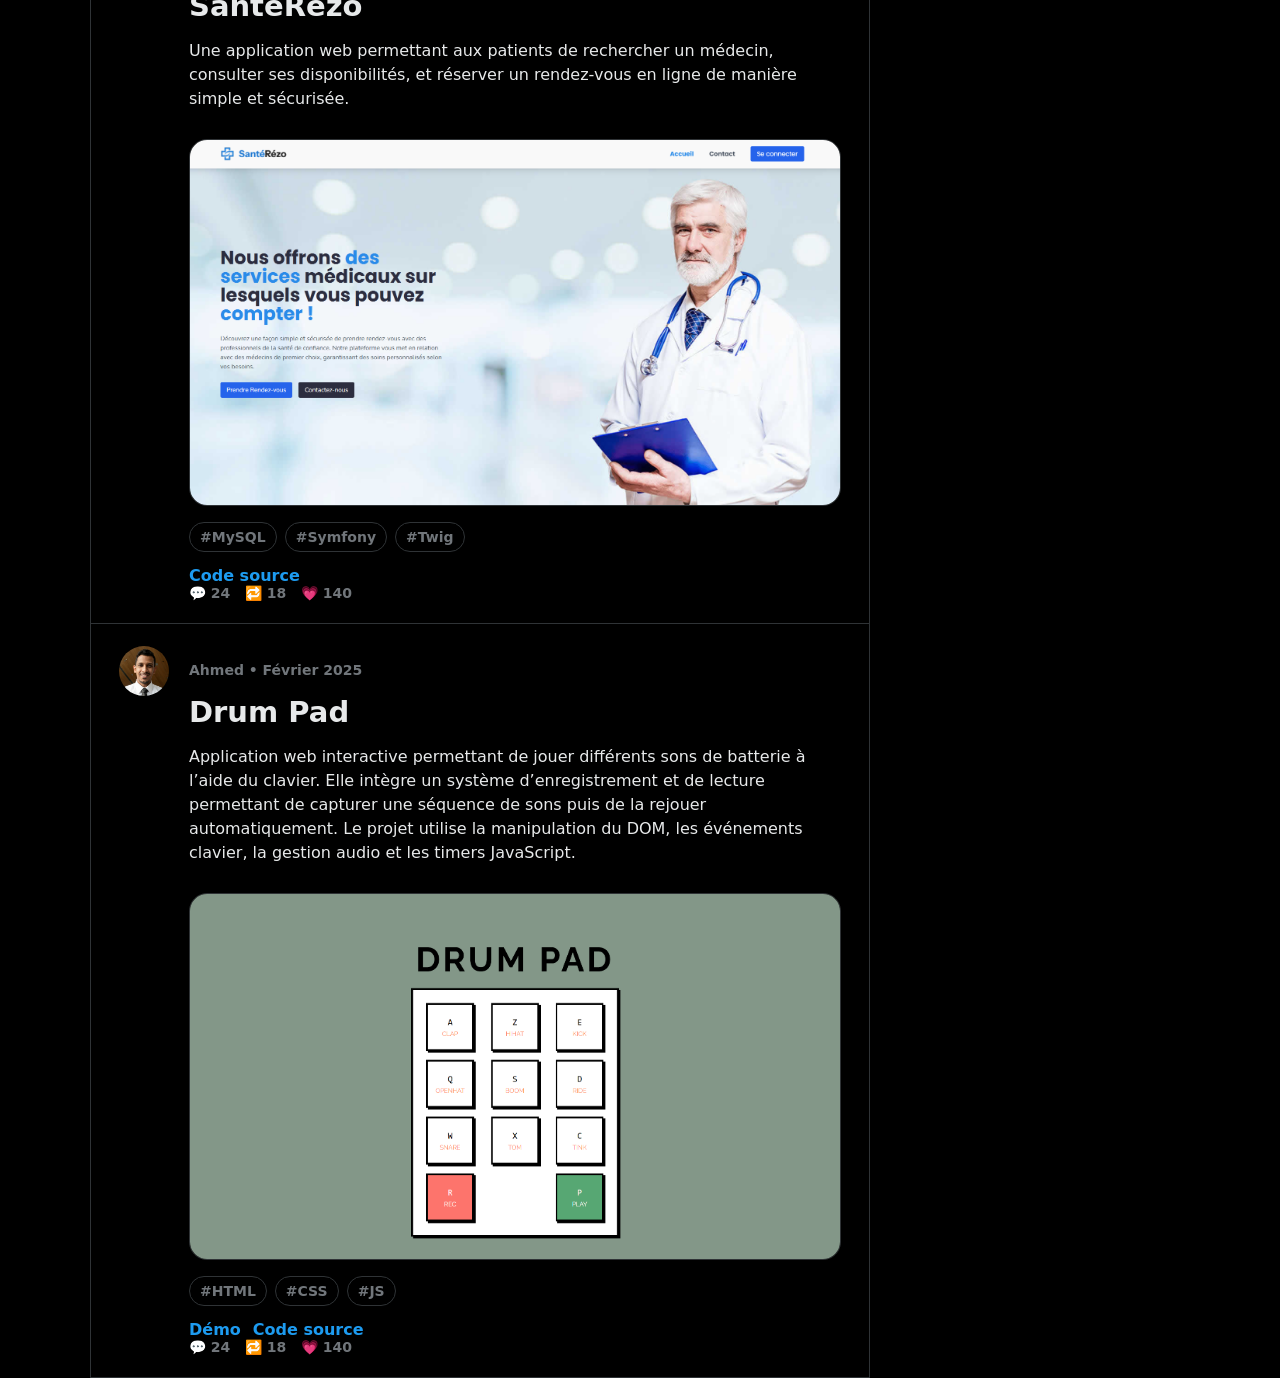
==== commit 0036bdda: "ADD: favicon" ====
--- a/index.html
+++ b/index.html
@@ -5,6 +5,7 @@
   <meta charset="UTF-8" />
   <meta name="viewport" content="width=device-width, initial-scale=1.0" />
   <title>Ahmed AL-OBEIDI</title>
+  <link rel="icon" type="image/png" href="assets/img/avatar.png">
   <link rel="stylesheet" href="https://cdnjs.cloudflare.com/ajax/libs/font-awesome/6.5.1/css/all.min.css" />
   <link rel="stylesheet" href="styles.css" />
   <script defer src="script.js"></script>
--- a/styles.css
+++ b/styles.css
@@ -56,17 +56,39 @@
 }
 
 /* Profile Header */
+.profile-card {
+  position: relative;
+  overflow: visible; /* allow avatar to overlap the cover */
+}
+
 .cover {
-  height: 190px;
-  background: linear-gradient(135deg, #b8ddff, #e5f3ff 45%, #111 45%);
+  position: relative;
+  width: 100%;
+  height: clamp(140px, 18vh, 340px);
+  background-image: url("assets/img/Cover.jpg");
+  background-size: cover;
+  background-position: center;
+  background-repeat: no-repeat;
+}
+
+/* optional semi-transparent overlay for contrast */
+.cover::after {
+  content: "";
+  position: absolute;
+  inset: 0;
+  background: linear-gradient(rgba(0,0,0,0.15), rgba(0,0,0,0.35));
+  pointer-events: none;
+  z-index: 1;
 }
 
 .profile-top {
+  position: relative;
+  z-index: 3; /* ensure profile row sits above the cover */
   display: flex;
   align-items: end;
   justify-content: space-between;
   padding: 0 28px;
-  margin-top: -72px;
+  margin-top: -58px; /* slightly less overlap so avatar isn't half hidden */
 }
 
 .avatar {
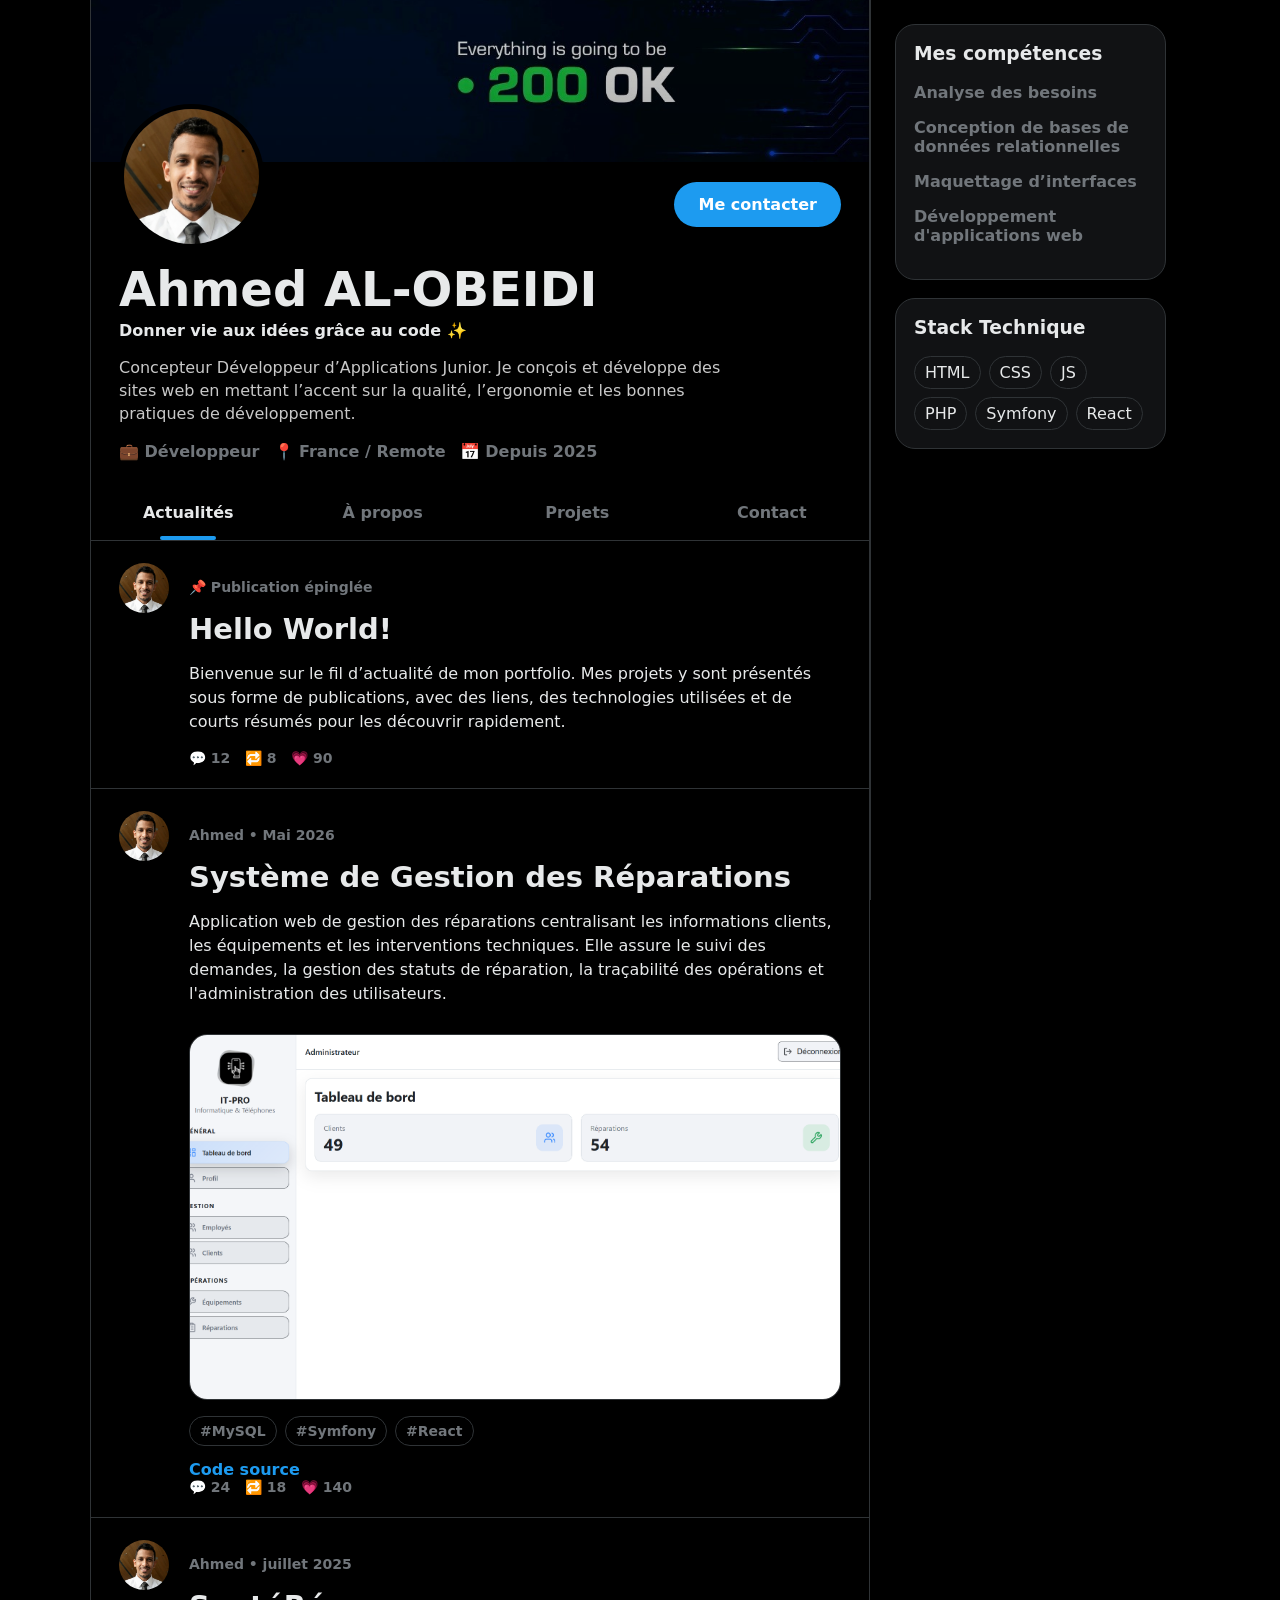
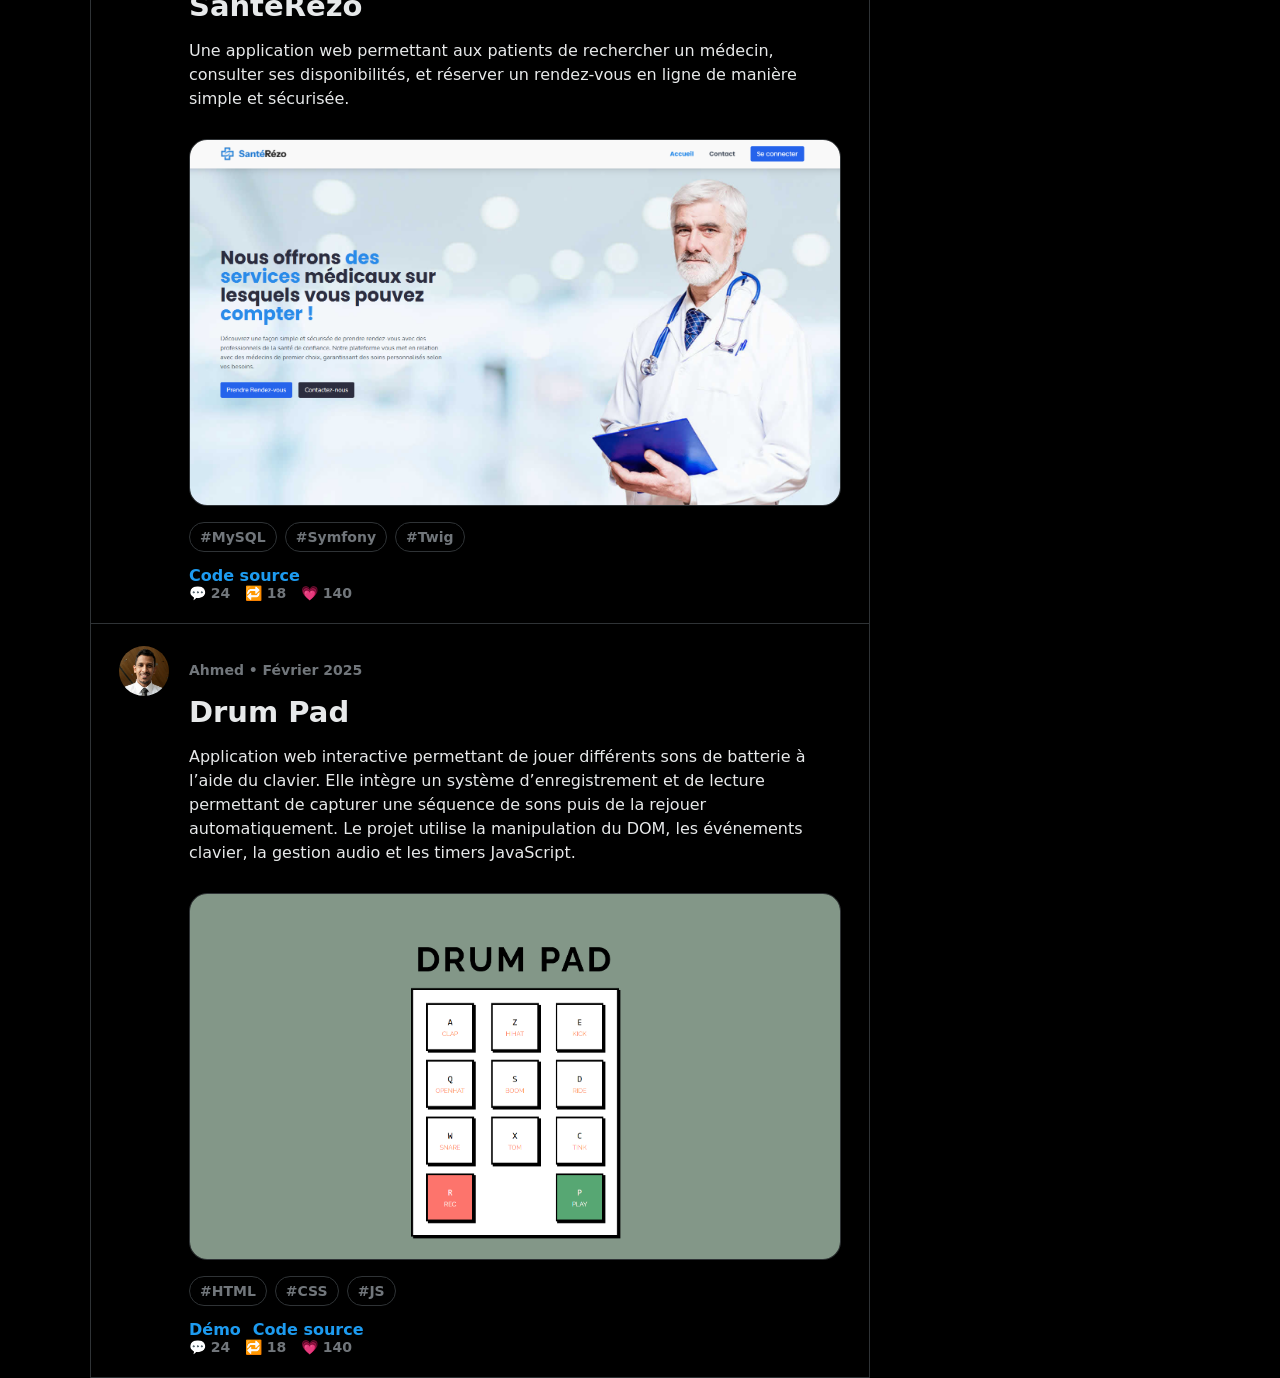
==== commit 03619d63: "MODIFY: LinkedIn URL" ====
--- a/index.html
+++ b/index.html
@@ -94,7 +94,7 @@
             </div>
           </a>
 
-          <a href="https://www.linkedin.com/in/ahmed-al-obeidi-5164a2308/" target="_blank" rel="noopener noreferrer"
+          <a href="https://www.linkedin.com/in/ahmedobeidi/" target="_blank" rel="noopener noreferrer"
             class="social-card">
             <i class="fa-brands fa-linkedin social-icon"></i>
 
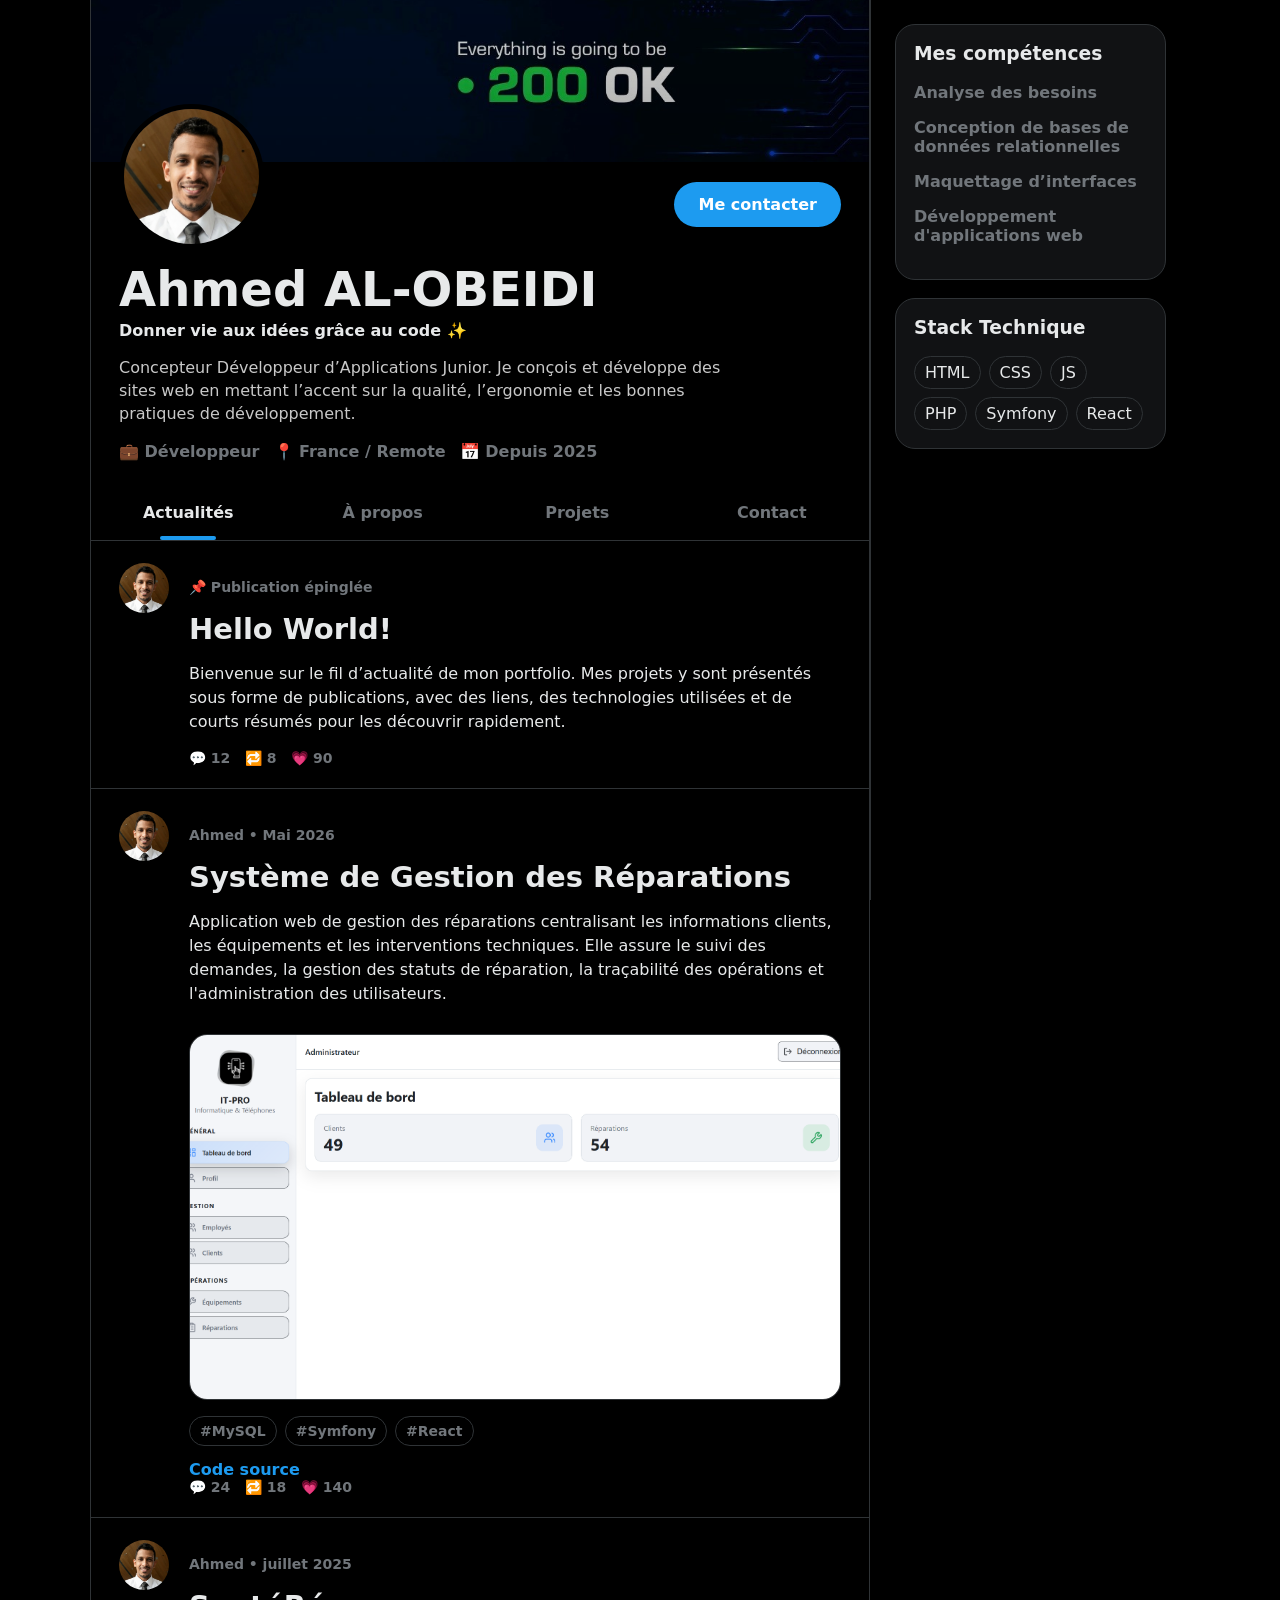
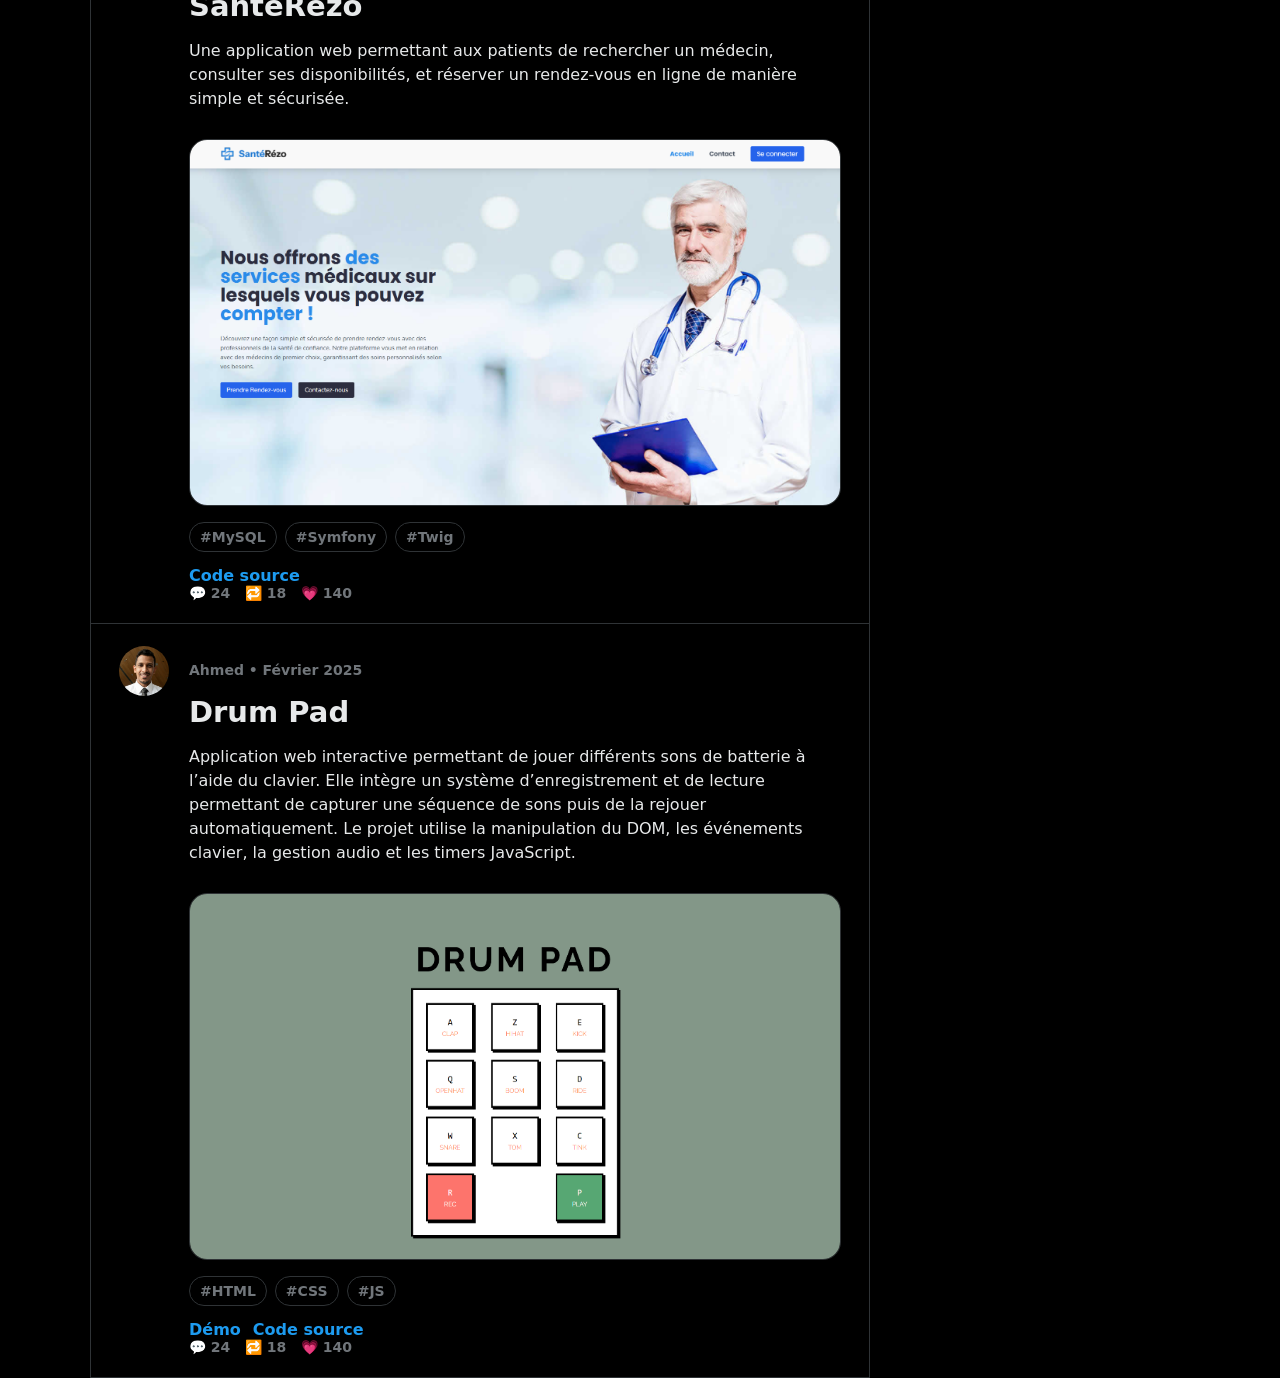
==== commit a1b01d8a: "MODIFY: LinkedIn URL" ====
--- a/index.html
+++ b/index.html
@@ -100,7 +100,7 @@
 
             <div>
               <h3>LinkedIn</h3>
-              <p>linkedin.com/in/ahmed-al-obeidi-5164a2308/</p>
+              <p>linkedin.com/in/ahmedobeidi/</p>
             </div>
           </a>
 
